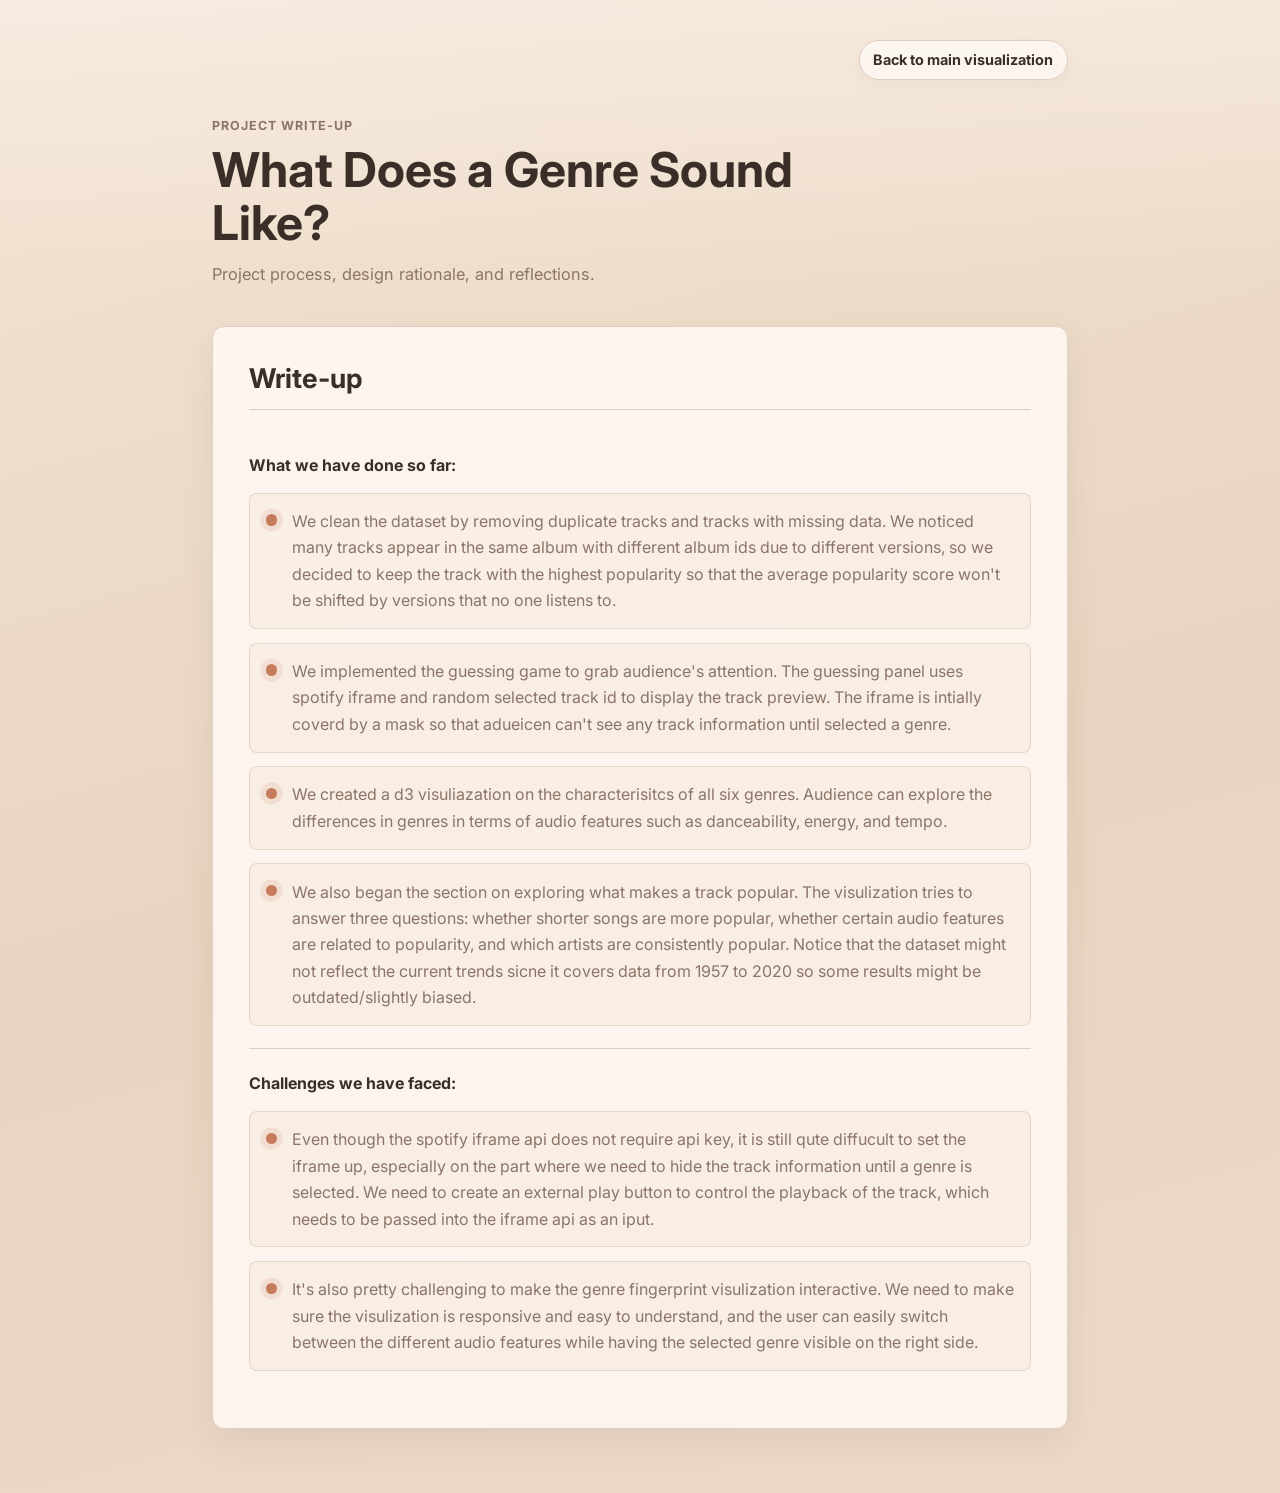
==== writeup/index.html @ 867185aa "Update: add writeup page" ====
<!DOCTYPE html>
<html lang="en">
<head>
  <meta charset="UTF-8">
  <meta name="viewport" content="width=device-width, initial-scale=1.0">
  <meta name="theme-color" content="#f3e4d4">
  <title>Write-up | What Does a Genre Sound Like?</title>
  <link rel="preconnect" href="https://fonts.googleapis.com">
  <link rel="preconnect" href="https://fonts.gstatic.com" crossorigin>
  <link
    href="https://fonts.googleapis.com/css2?family=Inter:wght@400;500;600;700&display=swap"
    rel="stylesheet"
  >
  <link rel="stylesheet" href="style.css">
</head>
<body>
  <header class="writeup-header">
    <nav class="writeup-nav" aria-label="Site navigation">
      <a href="../index.html">Back to main visualization</a>
    </nav>
    <p class="label">Project write-up</p>
    <h1>What Does a Genre Sound Like?</h1>
    <p>
      Project process, design rationale, and reflections.
    </p>
  </header>

  <main class="writeup-main">
    <section class="writeup-card">
      <h2>Write-up</h2>
      <div class="writeup-section">
        <p class="writeup-section-title">What we have done so far:</p>
        <ul>
          <li>
            We clean the dataset by removing duplicate tracks and tracks with missing data.
            We noticed many tracks appear in the same album with different album ids due to different versions,
            so we decided to keep the track with the highest popularity so that the average popularity score
            won't be shifted by versions that no one listens to.
          </li>

          <li>
            We implemented the guessing game to grab audience's attention. The guessing panel uses spotify iframe
            and random selected track id to display the track preview. The iframe is intially coverd by a mask so that
            adueicen can't see any track information until selected a genre.
          </li>

          <li>
            We created a d3 visuliazation on the characterisitcs of all six genres. Audience can explore the
            differences in genres in terms of audio features such as danceability, energy, and tempo.
          </li>

          <li>
            We also began the section on exploring what makes a track popular. The visulization tries to answer
            three questions: whether shorter songs are more popular, whether certain audio features are related to popularity,
            and which artists are consistently popular. Notice that the dataset might not reflect the current trends sicne it
            covers data from 1957 to 2020 so some results might be outdated/slightly biased.
          </li>
        </ul>
      </div>

      <div class="writeup-section">
        <p class="writeup-section-title">Challenges we have faced:</p>
        <ul>
          <li>
            Even though the spotify iframe api does not require api key, it is still qute diffucult to set the iframe up,
            especially on the part where we need to hide the track information until a genre is selected. We need to create
            an external play button to control the playback of the track, which needs to be passed into the iframe api as an iput.
          </li>
          <li>
            It's also pretty challenging to make the genre fingerprint visulization interactive. We need to make sure the
            visulization is responsive and easy to understand, and the user can easily switch between the different audio features
            while having the selected genre visible on the right side.
          </li>
        </ul>
      </div>
    </section>
  </main>
</body>
</html>
---- writeup/style.css ----
:root {
  --bg: #f3e4d4;
  --bg-deep: #e8d4c0;
  --surface: #fffaf6;
  --text: #3a2f28;
  --muted: #8b7568;
  --ring: #e0cfc0;
  --accent: #c67b5c;
  --accent-soft: rgba(198, 123, 92, 0.14);
  --shadow: rgba(58, 47, 40, 0.08);
  --font-sans: "Inter", ui-sans-serif, system-ui, -apple-system, "Segoe UI", Roboto,
    "Helvetica Neue", Arial, sans-serif;
}

html {
  color-scheme: light;
  font-family: var(--font-sans);
}

*,
*::before,
*::after {
  box-sizing: border-box;
  font-family: inherit;
}

body {
  margin: 0;
  min-height: 100vh;
  color: var(--text);
  background:
    linear-gradient(180deg, rgba(255, 250, 246, 0.36) 0%, rgba(255, 250, 246, 0) 18rem),
    linear-gradient(165deg, var(--bg) 0%, var(--bg-deep) 55%, #edd9c8 100%);
  line-height: 1.65;
}

.writeup-header,
.writeup-main {
  width: min(100%, 920px);
  margin: 0 auto;
  padding-inline: clamp(1rem, 4vw, 2rem);
}

.writeup-header {
  padding-top: clamp(1.25rem, 4vw, 2.5rem);
}

.writeup-nav {
  display: flex;
  justify-content: flex-end;
  margin-bottom: clamp(1.25rem, 4vw, 2.25rem);
}

.writeup-nav a {
  display: inline-flex;
  align-items: center;
  min-height: 2.25rem;
  padding: 0.45rem 0.85rem;
  color: var(--text);
  text-decoration: none;
  background: rgba(255, 250, 246, 0.78);
  border: 1px solid var(--ring);
  border-radius: 999px;
  font-size: 0.9rem;
  font-weight: 700;
  box-shadow: 0 4px 14px rgba(58, 47, 40, 0.04);
  transition: background 0.15s ease, border-color 0.15s ease, color 0.15s ease;
}

.writeup-nav a:hover,
.writeup-nav a:focus-visible {
  color: #fffaf6;
  background: var(--accent);
  border-color: var(--accent);
}

.label {
  margin: 0 0 0.45rem;
  color: var(--muted);
  font-size: 0.78rem;
  font-weight: 700;
  letter-spacing: 0.08em;
  text-transform: uppercase;
}

h1 {
  max-width: 42rem;
  margin: 0 0 0.7rem;
  font-size: clamp(2rem, 5vw, 3rem);
  line-height: 1.1;
  letter-spacing: 0;
}

.writeup-header p:last-child {
  max-width: 42rem;
  margin: 0;
  color: var(--muted);
  font-size: 1.02rem;
}

.writeup-main {
  padding-block: clamp(1.5rem, 4vw, 2.4rem) 4rem;
}

.writeup-card {
  padding: clamp(1.25rem, 4vw, 2.25rem);
  background: rgba(255, 250, 246, 0.86);
  border: 1px solid var(--ring);
  border-radius: 12px;
  box-shadow: 0 14px 34px var(--shadow);
}

h2 {
  margin: 0 0 1.25rem;
  padding-bottom: 0.85rem;
  border-bottom: 1px solid var(--ring);
  font-size: clamp(1.35rem, 3vw, 1.7rem);
  line-height: 1.2;
}

.writeup-section {
  display: grid;
  gap: 0.9rem;
  padding-block: 1.35rem;
}

.writeup-section + .writeup-section {
  border-top: 1px solid var(--ring);
}

.writeup-section-title {
  margin: 0;
  color: var(--text);
  font-size: 1rem;
  font-weight: 700;
}

.writeup-section ul {
  display: grid;
  gap: 0.85rem;
  margin: 0;
  padding: 0;
  list-style: none;
}

.writeup-section li {
  position: relative;
  padding: 0.9rem 1rem 0.9rem 2.6rem;
  color: var(--muted);
  background: rgba(243, 228, 212, 0.38);
  border: 1px solid rgba(224, 207, 192, 0.78);
  border-radius: 8px;
}

.writeup-section li::before {
  position: absolute;
  top: 1.3rem;
  left: 1rem;
  width: 0.7rem;
  height: 0.7rem;
  content: "";
  background: var(--accent);
  border-radius: 50%;
  box-shadow: 0 0 0 0.35rem var(--accent-soft);
}

@media (max-width: 640px) {
  .writeup-nav {
    justify-content: flex-start;
  }

  .writeup-section li {
    padding: 0.85rem 0.9rem 0.85rem 2.25rem;
  }

  .writeup-section li::before {
    left: 0.85rem;
  }
}
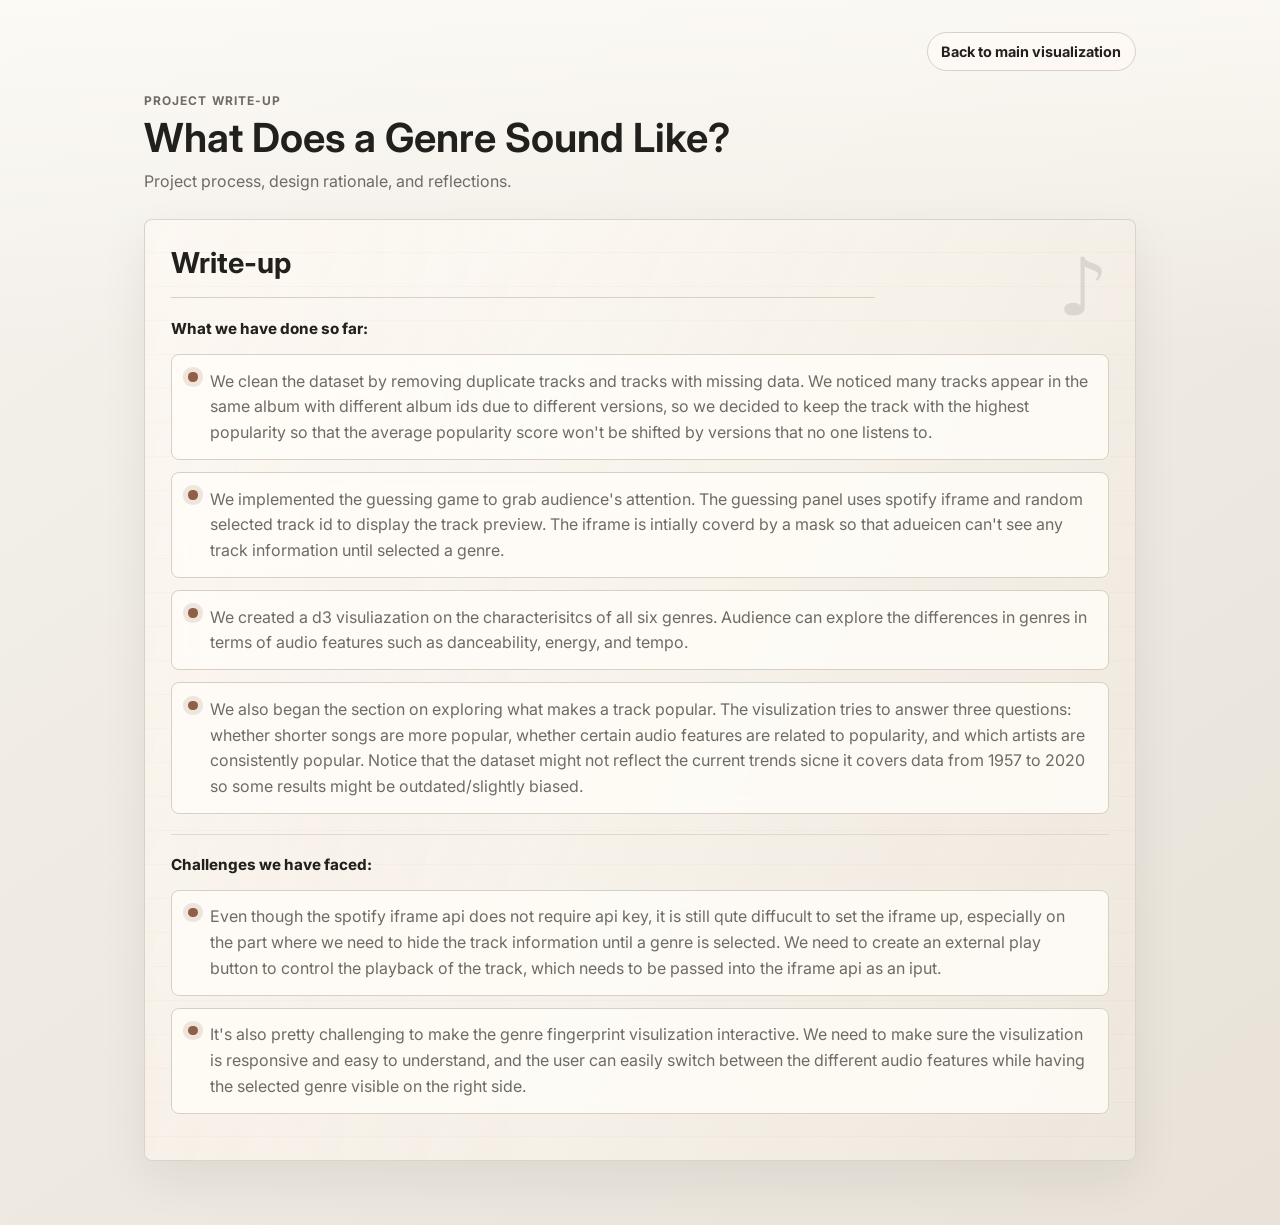
==== commit 6fd7810a: "Update ui and webpage layout" ====
--- a/writeup/index.html
+++ b/writeup/index.html
@@ -11,7 +11,7 @@
     href="https://fonts.googleapis.com/css2?family=Inter:wght@400;500;600;700&display=swap"
     rel="stylesheet"
   >
-  <link rel="stylesheet" href="style.css">
+  <link rel="stylesheet" href="style.css?v=5">
 </head>
 <body>
   <header class="writeup-header">
--- a/writeup/style.css
+++ b/writeup/style.css
@@ -1,13 +1,14 @@
 :root {
-  --bg: #f3e4d4;
-  --bg-deep: #e8d4c0;
-  --surface: #fffaf6;
-  --text: #3a2f28;
-  --muted: #8b7568;
-  --ring: #e0cfc0;
-  --accent: #c67b5c;
-  --accent-soft: rgba(198, 123, 92, 0.14);
-  --shadow: rgba(58, 47, 40, 0.08);
+  --bg: #f5f2ed;
+  --bg-deep: #e8e2d8;
+  --surface: #fffdf8;
+  --text: #22201d;
+  --muted: #6f6a63;
+  --ring: #d8d0c5;
+  --accent: #8f5f47;
+  --accent-hover: #734c39;
+  --accent-soft: rgba(143, 95, 71, 0.14);
+  --shadow: rgba(34, 32, 29, 0.08);
   --font-sans: "Inter", ui-sans-serif, system-ui, -apple-system, "Segoe UI", Roboto,
     "Helvetica Neue", Arial, sans-serif;
 }
@@ -29,26 +30,30 @@
   min-height: 100vh;
   color: var(--text);
   background:
-    linear-gradient(180deg, rgba(255, 250, 246, 0.36) 0%, rgba(255, 250, 246, 0) 18rem),
-    linear-gradient(165deg, var(--bg) 0%, var(--bg-deep) 55%, #edd9c8 100%);
-  line-height: 1.65;
+    linear-gradient(180deg, rgba(255, 253, 248, 0.72) 0, rgba(255, 253, 248, 0) 22rem),
+    linear-gradient(145deg, var(--bg) 0%, var(--bg-deep) 100%);
+  line-height: 1.6;
+}
+
+body::before {
+  content: none;
 }
 
 .writeup-header,
 .writeup-main {
-  width: min(100%, 920px);
+  width: min(100%, 1040px);
   margin: 0 auto;
-  padding-inline: clamp(1rem, 4vw, 2rem);
+  padding-inline: clamp(1rem, 4vw, 1.5rem);
 }
 
 .writeup-header {
-  padding-top: clamp(1.25rem, 4vw, 2.5rem);
+  padding-top: 2rem;
 }
 
 .writeup-nav {
   display: flex;
   justify-content: flex-end;
-  margin-bottom: clamp(1.25rem, 4vw, 2.25rem);
+  margin-bottom: 1.25rem;
 }
 
 .writeup-nav a {
@@ -58,12 +63,11 @@
   padding: 0.45rem 0.85rem;
   color: var(--text);
   text-decoration: none;
-  background: rgba(255, 250, 246, 0.78);
+  background: rgba(255, 250, 246, 0.72);
   border: 1px solid var(--ring);
   border-radius: 999px;
   font-size: 0.9rem;
   font-weight: 700;
-  box-shadow: 0 4px 14px rgba(58, 47, 40, 0.04);
   transition: background 0.15s ease, border-color 0.15s ease, color 0.15s ease;
 }
 
@@ -75,69 +79,117 @@
 }
 
 .label {
-  margin: 0 0 0.45rem;
+  margin: 0 0 0.35rem;
   color: var(--muted);
-  font-size: 0.78rem;
+  font-size: 0.75rem;
   font-weight: 700;
-  letter-spacing: 0.08em;
+  letter-spacing: 0.09em;
   text-transform: uppercase;
 }
 
+h1,
+h2,
+p {
+  letter-spacing: 0;
+}
+
 h1 {
-  max-width: 42rem;
-  margin: 0 0 0.7rem;
-  font-size: clamp(2rem, 5vw, 3rem);
-  line-height: 1.1;
-  letter-spacing: 0;
+  max-width: 44rem;
+  margin: 0 0 0.5rem;
+  font-size: clamp(1.75rem, 4vw, 2.5rem);
+  font-weight: 650;
+  line-height: 1.12;
 }
 
 .writeup-header p:last-child {
   max-width: 42rem;
   margin: 0;
   color: var(--muted);
-  font-size: 1.02rem;
+  font-size: 1rem;
 }
 
 .writeup-main {
-  padding-block: clamp(1.5rem, 4vw, 2.4rem) 4rem;
+  padding-block: 1.5rem 4rem;
 }
 
 .writeup-card {
-  padding: clamp(1.25rem, 4vw, 2.25rem);
-  background: rgba(255, 250, 246, 0.86);
-  border: 1px solid var(--ring);
-  border-radius: 12px;
-  box-shadow: 0 14px 34px var(--shadow);
+  position: relative;
+  overflow: hidden;
+  padding: clamp(1.1rem, 3vw, 1.65rem);
+  background:
+    linear-gradient(115deg, rgba(255, 253, 248, 0.9) 0%, rgba(248, 243, 235, 0.84) 52%, rgba(238, 231, 221, 0.82) 100%);
+  border: 1px solid rgba(216, 208, 197, 0.9);
+  border-radius: 8px;
+  box-shadow: 0 18px 48px rgba(34, 32, 29, 0.07);
+}
+
+.writeup-card::before {
+  position: absolute;
+  inset: 0;
+  z-index: 0;
+  content: "";
+  background:
+    repeating-linear-gradient(
+      0deg,
+      transparent 0 23px,
+      rgba(198, 123, 92, 0.09) 23px 24px,
+      transparent 24px 34px
+    ),
+    linear-gradient(90deg, rgba(198, 123, 92, 0.08), transparent 42%);
+  opacity: 0.45;
+  pointer-events: none;
+}
+
+.writeup-card::after {
+  position: absolute;
+  top: clamp(1rem, 3vw, 1.65rem);
+  right: clamp(1rem, 3vw, 1.65rem);
+  z-index: 0;
+  content: "♪";
+  color: rgba(34, 32, 29, 0.12);
+  font-size: clamp(3rem, 8vw, 5rem);
+  font-weight: 700;
+  line-height: 1;
+  pointer-events: none;
+}
+
+.writeup-card > * {
+  position: relative;
+  z-index: 1;
 }
 
 h2 {
-  margin: 0 0 1.25rem;
-  padding-bottom: 0.85rem;
+  max-width: 44rem;
+  margin: 0 0 1.35rem;
+  padding-bottom: 1rem;
   border-bottom: 1px solid var(--ring);
-  font-size: clamp(1.35rem, 3vw, 1.7rem);
+  font-size: clamp(1.35rem, 3vw, 1.8rem);
   line-height: 1.2;
 }
 
 .writeup-section {
   display: grid;
   gap: 0.9rem;
-  padding-block: 1.35rem;
-}
-
-.writeup-section + .writeup-section {
-  border-top: 1px solid var(--ring);
+  padding-block: 1.25rem;
+  border-top: 1px solid rgba(216, 208, 197, 0.72);
+}
+
+.writeup-section:first-of-type {
+  border-top: 0;
+  padding-top: 0;
 }
 
 .writeup-section-title {
   margin: 0;
   color: var(--text);
-  font-size: 1rem;
-  font-weight: 700;
+  font-size: 0.95rem;
+  font-weight: 750;
+  line-height: 1.35;
 }
 
 .writeup-section ul {
   display: grid;
-  gap: 0.85rem;
+  gap: 0.75rem;
   margin: 0;
   padding: 0;
   list-style: none;
@@ -145,35 +197,48 @@
 
 .writeup-section li {
   position: relative;
-  padding: 0.9rem 1rem 0.9rem 2.6rem;
+  padding: 0.85rem 1rem 0.85rem 2.35rem;
   color: var(--muted);
-  background: rgba(243, 228, 212, 0.38);
-  border: 1px solid rgba(224, 207, 192, 0.78);
+  background: rgba(255, 253, 248, 0.82);
+  border: 1px solid var(--ring);
   border-radius: 8px;
+  box-shadow: none;
+  backdrop-filter: blur(10px);
+  -webkit-backdrop-filter: blur(10px);
 }
 
 .writeup-section li::before {
   position: absolute;
-  top: 1.3rem;
+  top: 1.08rem;
   left: 1rem;
-  width: 0.7rem;
-  height: 0.7rem;
+  width: 0.58rem;
+  height: 0.58rem;
   content: "";
   background: var(--accent);
   border-radius: 50%;
-  box-shadow: 0 0 0 0.35rem var(--accent-soft);
-}
-
-@media (max-width: 640px) {
+  box-shadow: 0 0 0 0.32rem var(--accent-soft);
+}
+
+@media (max-width: 760px) {
   .writeup-nav {
     justify-content: flex-start;
   }
+}
+
+@media (max-width: 520px) {
+  h1 {
+    font-size: clamp(2rem, 12vw, 3rem);
+  }
+
+  .writeup-card {
+    padding: 1rem;
+  }
 
   .writeup-section li {
-    padding: 0.85rem 0.9rem 0.85rem 2.25rem;
+    padding: 0.8rem 0.85rem 0.8rem 2.15rem;
   }
 
   .writeup-section li::before {
-    left: 0.85rem;
-  }
-}
+    left: 0.82rem;
+  }
+}
